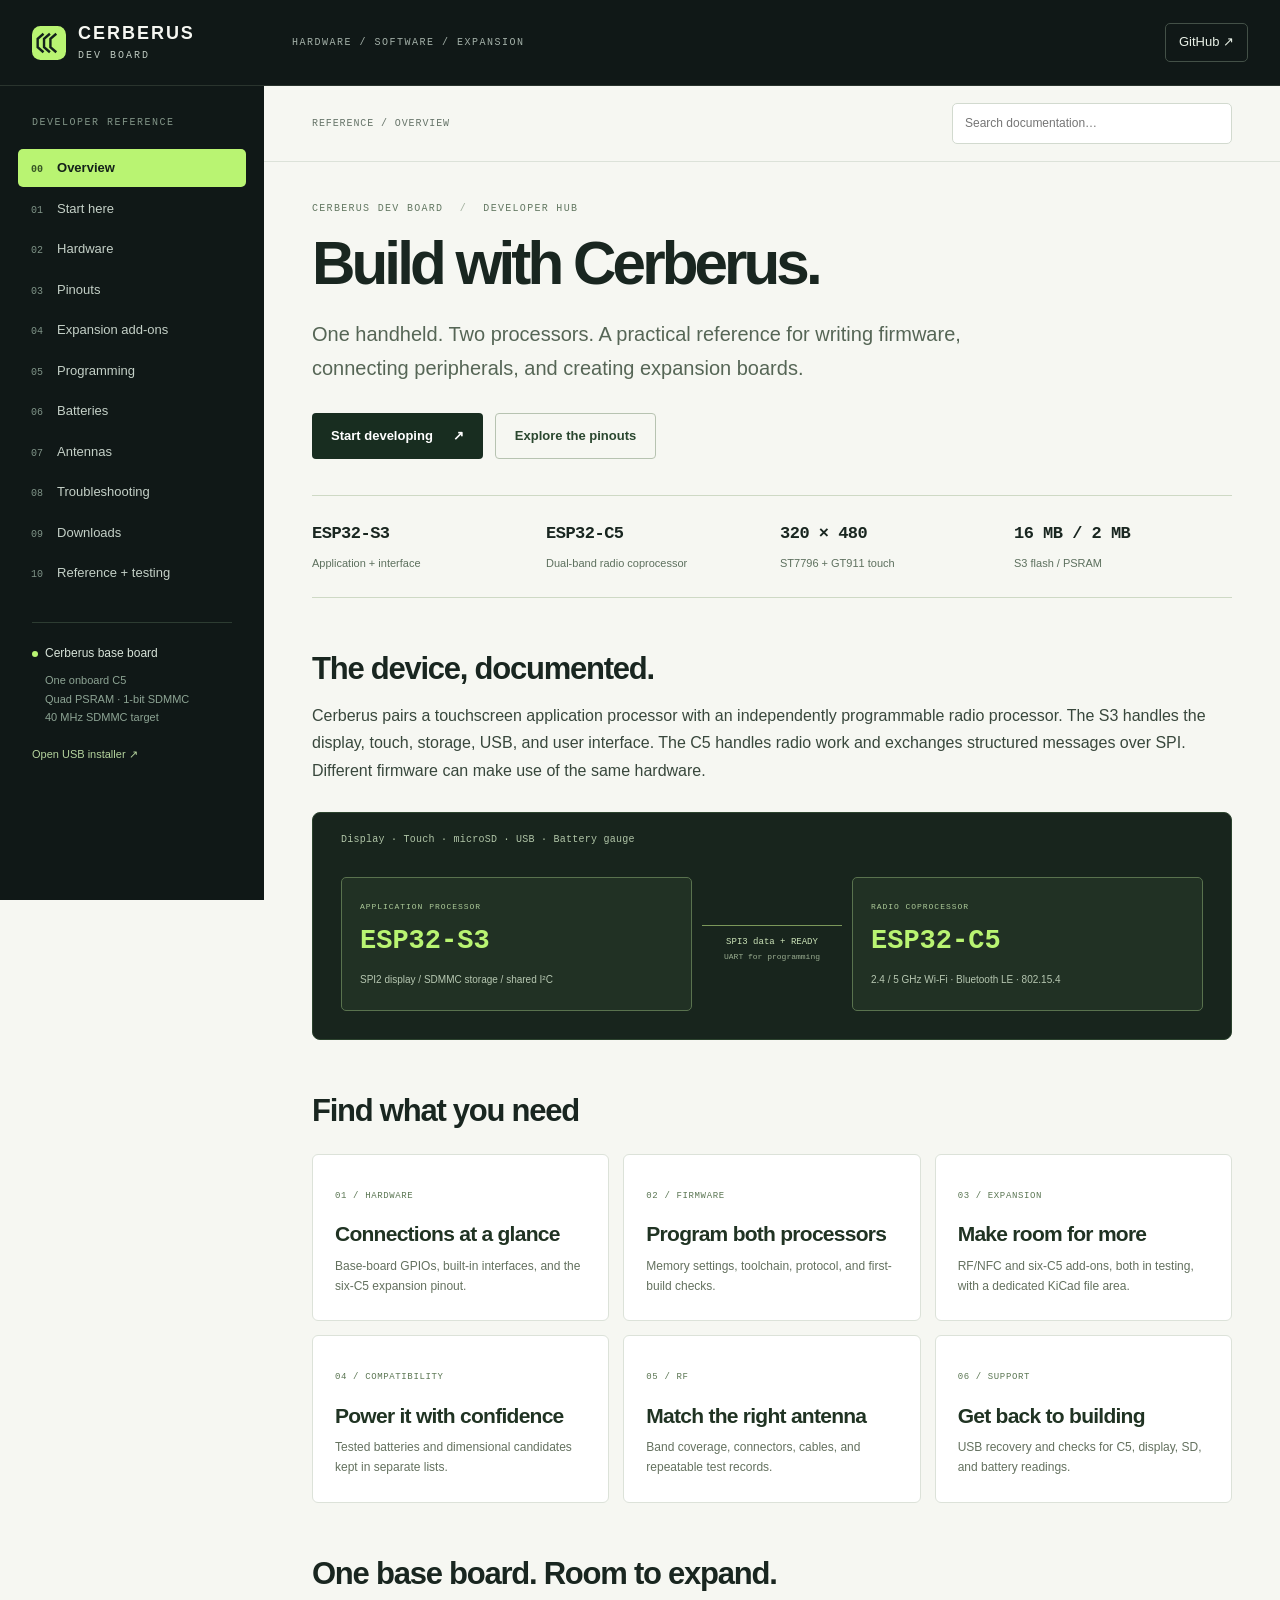
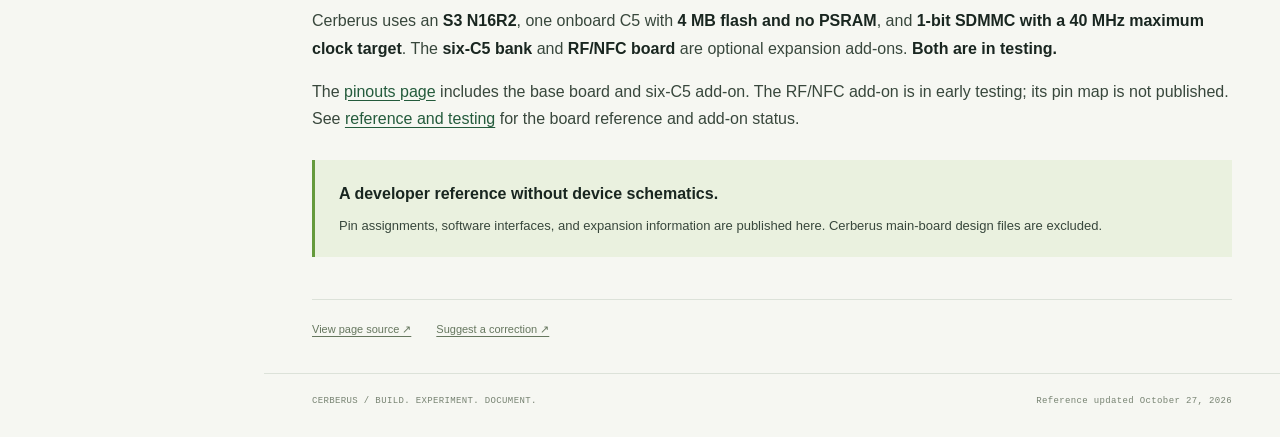
==== docs/index.html @ f28777e9 "Confirm charger bus and withdraw early RF NFC pin mapping" ====
<!doctype html>
<html lang="en"><head><meta charset="utf-8"><meta name="viewport" content="width=device-width, initial-scale=1">
<title>Overview | Cerberus Dev Board</title><meta name="description" content="A developer reference for the Cerberus handheld.">
<meta name="theme-color" content="#101817"><link rel="icon" href="assets/mark.svg" type="image/svg+xml"><link rel="stylesheet" href="assets/style.css"><script src="assets/site.js" defer></script></head>
<body class="home"><a class="skip" href="#main">Skip to content</a>
<header class="topbar"><a class="brand" href="index.html"><img src="assets/mark.svg" alt="" width="34" height="34"><span>CERBERUS<small>DEV BOARD</small></span></a><span class="top-label">HARDWARE / SOFTWARE / EXPANSION</span><a class="github" href="https://github.com/463N7/Cerberus-Dev-Board">GitHub <span aria-hidden="true">↗</span></a><button class="menu-button" type="button" aria-controls="sidebar" aria-expanded="false">Menu</button></header>
<aside id="sidebar" class="sidebar"><p class="nav-heading">DEVELOPER REFERENCE</p><nav aria-label="Documentation"><a href="index.html" aria-current="page"><span>00</span>Overview</a><a href="getting-started.html"><span>01</span>Start here</a><a href="hardware.html"><span>02</span>Hardware</a><a href="pinouts.html"><span>03</span>Pinouts</a><a href="expansion.html"><span>04</span>Expansion add-ons</a><a href="programming.html"><span>05</span>Programming</a><a href="batteries.html"><span>06</span>Batteries</a><a href="antennas.html"><span>07</span>Antennas</a><a href="troubleshooting.html"><span>08</span>Troubleshooting</a><a href="downloads.html"><span>09</span>Downloads</a><a href="revisions.html"><span>10</span>Reference + testing</a></nav><div class="sidebar-note"><span class="status-dot"></span>Cerberus base board<p>One onboard C5<br>Quad PSRAM · 1-bit SDMMC<br>40 MHz SDMMC target</p></div><a class="installer-link" href="https://463n7.github.io/Cerberus-Flasher/">Open USB installer ↗</a></aside>
<div class="workspace"><div class="utility"><span>REFERENCE / OVERVIEW</span><div class="search-wrap"><label class="sr-only" for="site-search">Search all documentation</label><input id="site-search" type="search" autocomplete="off" placeholder="Search documentation…"><div id="search-results" class="search-results" hidden aria-label="Search results" aria-live="polite"></div></div></div>
<main id="main" tabindex="-1"><div class="page-eyebrow">CERBERUS DEV BOARD <span>/</span> DEVELOPER HUB</div><article><h1 id="build-with-cerberus">Build with Cerberus.</h1>
<p>One handheld. Two processors. A practical reference for writing firmware, connecting peripherals, and creating expansion boards.</p>
<div class="hero-actions"><a class="button" href="getting-started.html">Start developing <span aria-hidden="true">↗</span></a><a class="button secondary" href="pinouts.html">Explore the pinouts</a></div>

<div class="stats"><div><strong>ESP32-S3</strong><span>Application + interface</span></div><div><strong>ESP32-C5</strong><span>Dual-band radio coprocessor</span></div><div><strong>320 × 480</strong><span>ST7796 + GT911 touch</span></div><div><strong>16 MB / 2 MB</strong><span>S3 flash / PSRAM</span></div></div>

<h2 id="the-device-documented">The device, documented.</h2>
<p>Cerberus pairs a touchscreen application processor with an independently programmable radio processor. The S3 handles the display, touch, storage, USB, and user interface. The C5 handles radio work and exchanges structured messages over SPI. Different firmware can make use of the same hardware.</p>
<div class="architecture" aria-label="Cerberus system overview"><div class="arch-peripherals">Display · Touch · microSD · USB · Battery gauge</div><div class="arch-main"><span>APPLICATION PROCESSOR</span><strong>ESP32-S3</strong><small>SPI2 display / SDMMC storage / shared I²C</small></div><div class="arch-link">SPI3 data + READY <span>UART for programming</span></div><div class="arch-radio"><span>RADIO COPROCESSOR</span><strong>ESP32-C5</strong><small>2.4 / 5 GHz Wi-Fi · Bluetooth LE · 802.15.4</small></div></div>

<h2 id="find-what-you-need">Find what you need</h2>
<div class="guide-grid"><a href="pinouts.html"><span>01 / HARDWARE</span><h3>Connections at a glance</h3><p>Base-board GPIOs, built-in interfaces, and the six-C5 expansion pinout.</p></a><a href="programming.html"><span>02 / FIRMWARE</span><h3>Program both processors</h3><p>Memory settings, toolchain, protocol, and first-build checks.</p></a><a href="expansion.html"><span>03 / EXPANSION</span><h3>Make room for more</h3><p>RF/NFC and six-C5 add-ons, both in testing, with a dedicated KiCad file area.</p></a><a href="batteries.html"><span>04 / COMPATIBILITY</span><h3>Power it with confidence</h3><p>Tested batteries and dimensional candidates kept in separate lists.</p></a><a href="antennas.html"><span>05 / RF</span><h3>Match the right antenna</h3><p>Band coverage, connectors, cables, and repeatable test records.</p></a><a href="troubleshooting.html"><span>06 / SUPPORT</span><h3>Get back to building</h3><p>USB recovery and checks for C5, display, SD, and battery readings.</p></a></div>

<h2 id="one-base-board-room-to-expand">One base board. Room to expand.</h2>
<p>Cerberus uses an <strong>S3 N16R2</strong>, one onboard C5 with <strong>4 MB flash and no PSRAM</strong>, and <strong>1-bit SDMMC with a 40 MHz maximum clock target</strong>. The <strong>six-C5 bank</strong> and <strong>RF/NFC board</strong> are optional expansion add-ons. <strong>Both are in testing.</strong></p>
<p>The <a href="pinouts.html">pinouts page</a> includes the base board and six-C5 add-on. The RF/NFC add-on is in early testing; its pin map is not published. See <a href="revisions.html">reference and testing</a> for the board reference and add-on status.</p>
<div class="callout"><strong>A developer reference without device schematics.</strong><p>Pin assignments, software interfaces, and expansion information are published here. Cerberus main-board design files are excluded.</p></div></article><div class="page-end"><a href="https://github.com/463N7/Cerberus-Dev-Board/blob/main/content/index.md">View page source ↗</a><a href="https://github.com/463N7/Cerberus-Dev-Board/issues/new/choose">Suggest a correction ↗</a></div></main>
<footer><span>CERBERUS / BUILD. EXPERIMENT. DOCUMENT.</span><span>Reference updated October 27, 2026</span></footer></div></body></html>
---- docs/assets/style.css ----
:root{--ink:#192620;--muted:#58665e;--paper:#f6f7f2;--line:#dce2d9;--lime:#b9f472;--rail:#101817;--mono:ui-monospace,SFMono-Regular,Consolas,monospace;--sans:Inter,"Segoe UI",Arial,sans-serif;color-scheme:light}
*{box-sizing:border-box}body{margin:0;background:var(--paper);color:var(--ink);font-family:var(--sans);font-size:16px;line-height:1.7}a{color:#245b3c;text-underline-offset:3px}a:hover{color:#3e783b}button,input{font:inherit}button,a,input{touch-action:manipulation}button{cursor:pointer}a:focus-visible,button:focus-visible,input:focus-visible{outline:3px solid #6b9d36;outline-offset:3px}.skip{position:fixed;top:-70px;left:12px;z-index:20;background:var(--lime);padding:8px 16px}.skip:focus{top:10px}.sr-only{position:absolute;width:1px;height:1px;padding:0;margin:-1px;overflow:hidden;clip:rect(0,0,0,0);white-space:nowrap;border:0}
.topbar{height:86px;background:var(--rail);color:#edf3eb;display:flex;align-items:center;padding:0 32px;position:fixed;inset:0 0 auto;z-index:10;border-bottom:1px solid #2a342e;gap:30px}.brand{display:flex;align-items:center;gap:12px;text-decoration:none;color:#f6f7f2;font-weight:750;font-size:18px;line-height:1.2;letter-spacing:.11em;width:230px;flex-shrink:0}.brand:hover{color:white}.brand small{display:block;font-family:var(--mono);font-size:10px;font-weight:400;letter-spacing:.2em;color:#bdc8bf;margin-top:5px}.top-label{font-family:var(--mono);font-size:10px;letter-spacing:.15em;color:#a3b0a8}.github{margin-left:auto;color:#e8f0e6;text-decoration:none;font-size:13px;border:1px solid #435047;border-radius:5px;padding:7px 13px}.github:hover{color:var(--lime)}.menu-button{display:none;background:transparent;color:white;border:1px solid #58665d;padding:6px 12px;border-radius:4px}
.sidebar{position:fixed;top:86px;bottom:0;width:264px;background:var(--rail);color:#becbbf;padding:28px 18px;overflow-y:auto;z-index:9}.nav-heading{font-family:var(--mono);font-size:10px;color:#819487;letter-spacing:.15em;margin:0 14px 18px}.sidebar nav{display:flex;flex-direction:column;gap:3px}.sidebar nav a{color:#c4d0c7;text-decoration:none;font-size:13px;padding:9px 13px;border-radius:5px;line-height:1.5}.sidebar nav a span{font-family:var(--mono);font-size:10px;color:#7f9387;margin-right:14px}.sidebar nav a:hover{background:#202d25;color:white}.sidebar nav a[aria-current]{background:#b9f472;color:#142119;font-weight:650}.sidebar nav a[aria-current] span{color:#375625}.sidebar-note{margin:30px 14px 18px;padding-top:20px;border-top:1px solid #2d3c32;font-size:12px;color:#d7e3d9}.sidebar-note p{font-size:11px;color:#8da494;margin:8px 0 0 13px;line-height:1.7}.status-dot{display:inline-block;width:6px;height:6px;background:var(--lime);border-radius:50%;margin-right:7px}.installer-link{display:block;color:#b5d49e;font-size:11px;margin:0 14px;text-decoration:none}
.workspace{margin:86px 0 0 264px;min-height:calc(100vh - 86px)}.utility{height:76px;border-bottom:1px solid var(--line);padding:0 48px;display:flex;align-items:center;justify-content:space-between;gap:20px}.utility>span{font-family:var(--mono);font-size:10px;letter-spacing:.09em;color:#67756a}.search-wrap{position:relative;width:280px;flex-shrink:0}#site-search{border:1px solid #d2dacf;border-radius:5px;background:#fff;padding:9px 12px;font-size:12px;width:100%;color:var(--ink)}.search-results{position:absolute;right:0;top:44px;width:min(440px,calc(100vw - 40px));max-height:460px;overflow:auto;z-index:12;background:white;border:1px solid var(--line);box-shadow:0 12px 40px #1e2c2026;border-radius:8px;padding:8px}.search-results a{display:block;padding:10px 12px;text-decoration:none;border-radius:4px;font-size:13px}.search-results a:hover{background:#edf4e7}.search-results small{display:block;color:var(--muted);font-size:11px;line-height:1.5}.search-results p{padding:5px 12px;font-size:12px}
main{padding:38px 48px 34px;max-width:1320px;margin:0 auto}.page-eyebrow{font-family:var(--mono);font-size:10px;letter-spacing:.13em;color:#647963;margin-bottom:16px}.page-eyebrow span{margin:0 9px;color:#a1b09e}h1,h2,h3{line-height:1.15;letter-spacing:-.035em}h1{font-size:clamp(34px,3.3vw,51px);font-weight:690;margin:0 0 22px}h2{font-size:25px;margin:46px 0 16px;padding-top:7px;scroll-margin-top:108px}h3{font-size:21px;margin:12px 0}p{margin:16px 0;color:#38473c}article>p:first-of-type{font-size:18px;max-width:850px;color:#566656;line-height:1.7}li{margin:9px 0}strong{font-weight:650;color:var(--ink)}.home h1{font-size:clamp(46px,4.7vw,76px);max-width:820px;font-weight:680;letter-spacing:-.065em;line-height:1.03;margin-top:10px}.home article>p:first-of-type{max-width:720px;font-size:20px}.hero-actions{display:flex;gap:12px;margin:28px 0 36px}.button{display:inline-flex;align-items:center;gap:20px;background:#182d20;color:#fff;padding:11px 19px;text-decoration:none;border-radius:4px;font-size:13px;font-weight:600}.button:hover{background:#28452d;color:white}.button.secondary{background:transparent;border:1px solid #b7c3b1;color:#2a472f}.button.secondary:hover{background:#e7eedf}.stats{display:grid;grid-template-columns:repeat(4,1fr);border-top:1px solid #ced9c5;border-bottom:1px solid #ced9c5;padding:24px 0;gap:16px;margin-bottom:32px}.stats strong{font-family:var(--mono);font-size:17px;display:block;font-weight:550;letter-spacing:-.03em}.stats span{display:block;font-size:11px;color:#5d705e;margin-top:5px}.home h2{font-size:31px;letter-spacing:-.04em}.architecture{display:grid;grid-template-columns:1fr 140px 1fr;position:relative;background:#18251d;padding:64px 28px 28px;color:#d6e7d3;border:1px solid #2c432e;border-radius:8px;margin:28px 0 36px;gap:10px}.arch-peripherals{position:absolute;left:28px;top:18px;font-family:var(--mono);font-size:10px;letter-spacing:.025em;color:#b0c5a7}.arch-main,.arch-radio{border:1px solid #59724e;border-radius:5px;padding:22px 18px;background:#213124}.arch-main>span,.arch-radio>span{display:block;font-family:var(--mono);font-size:8px;letter-spacing:.12em;color:#adca99}.architecture strong{display:block;font-family:var(--mono);font-size:27px;color:var(--lime);margin:6px 0}.architecture small{display:block;font-size:10px;color:#b6c7b1}.arch-link{font-family:var(--mono);font-size:9px;align-self:center;text-align:center;color:#cae2b7;border-top:1px solid #7b975a;padding-top:9px}.arch-link span{display:block;font-size:8px;color:#99ac90}.guide-grid{display:grid;grid-template-columns:repeat(3,1fr);gap:14px;margin:25px 0}.guide-grid>a{display:block;padding:24px 22px;background:#fff;border:1px solid var(--line);border-radius:6px;text-decoration:none;transition:border-color .15s,transform .15s}.guide-grid>a:hover{border-color:#79975f;transform:translateY(-2px)}.guide-grid span{font-family:var(--mono);font-size:9px;letter-spacing:.07em;color:#5b7653}.guide-grid h3{font-size:21px;color:#203323;line-height:1.22;margin:15px 0 10px}.guide-grid p{font-size:12px;line-height:1.65;margin:0;color:#64715f}.callout,blockquote{padding:20px 24px;border-left:3px solid #659a3c;background:#eaf1df;margin:28px 0}.callout p{font-size:13px;margin:8px 0 0}blockquote{margin-left:0;margin-right:0}.table-scroll{overflow-x:auto;margin:22px 0 28px;border:1px solid var(--line);border-radius:5px;background:#fff}table{border-collapse:collapse;font-size:13px;line-height:1.6;width:100%;min-width:540px}th{text-align:left;background:#eaf0e4;color:#4e6545;font-family:var(--mono);font-size:10px;font-weight:500;letter-spacing:.04em;padding:13px 16px;border-bottom:1px solid #d2ddc9}td{vertical-align:top;padding:12px 16px;border-bottom:1px solid #e6ebe1;min-width:100px}tbody tr:last-child td{border-bottom:0}tbody tr:hover{background:#f8faf5}code{font-family:var(--mono);font-size:.85em;background:#e7edde;padding:2px 5px;border-radius:3px;overflow-wrap:anywhere}pre{position:relative;background:#15211b;color:#d2e9c4;padding:28px 20px 20px;border-radius:6px;overflow-x:auto;line-height:1.8;font-size:13px}pre code{padding:0;background:none;color:inherit;font-size:inherit;overflow-wrap:normal}pre button{position:absolute;right:8px;top:7px;border:1px solid #586e51;color:#cee9b7;background:#263424;border-radius:3px;font:10px var(--mono);padding:3px 7px}.table-filter{background:#eaf0e3;border:1px solid #d0dbc7;border-radius:5px;padding:16px 20px;margin:25px 0}.table-filter label{display:block;font:10px var(--mono);text-transform:uppercase;letter-spacing:.05em;color:#52694b;margin-bottom:8px}.table-filter input{width:100%;background:white;border:1px solid #bacab1;padding:10px 12px;border-radius:3px;font-size:14px}.table-filter p{font-size:11px;margin:4px 0 0}.page-end{border-top:1px solid var(--line);margin-top:42px;padding-top:20px;display:flex;gap:25px;font-size:11px}.page-end a{color:#66775f}footer{max-width:1320px;margin:0 auto;padding:20px 48px 28px;display:flex;justify-content:space-between;gap:12px;font-family:var(--mono);font-size:9px;color:#778372;letter-spacing:.04em;border-top:1px solid var(--line)}[hidden]{display:none!important}
@media(min-width:1500px){main{padding-top:52px}.home .page-eyebrow{margin-bottom:24px}.home .stats{margin-top:44px;margin-bottom:40px}}
@media(max-width:1150px){.top-label{display:none}.guide-grid{grid-template-columns:repeat(2,1fr)}main{padding:32px}.utility{padding:0 32px}.architecture{grid-template-columns:1fr 90px 1fr;padding-left:20px;padding-right:20px}.architecture strong{font-size:23px}.arch-main,.arch-radio{padding:18px 12px}.stats{grid-template-columns:repeat(2,1fr);row-gap:20px}.stats strong{font-size:18px}}
@media(max-width:800px){.topbar{height:72px;padding:0 20px;gap:12px}.brand{width:auto;margin-right:auto;font-size:15px;gap:9px}.brand img{width:30px;height:30px}.brand small{font-size:8px}.github{margin-left:0;font-size:11px;padding:5px 9px}.menu-button{display:block;font-size:12px}.sidebar{top:72px;width:264px;transform:translateX(-100%);transition:transform .15s;box-shadow:12px 0 30px #0003}.sidebar.open{transform:translateX(0)}.workspace{margin:72px 0 0}.utility{height:65px;padding:0 20px;gap:12px}.utility>span{font-size:8px}.search-wrap{width:210px}main{padding:28px 22px}.home h1{font-size:51px}.home article>p:first-of-type{font-size:18px}.hero-actions{gap:10px}.button{padding:10px 14px;font-size:12px;gap:10px}h2{font-size:24px}.home h2{font-size:27px}.page-eyebrow{font-size:8px}.guide-grid{gap:11px}.guide-grid>a{padding:21px 17px}.guide-grid h3{font-size:20px}.architecture{grid-template-columns:1fr;padding:52px 22px 22px}.arch-link{padding:8px 0;border-top:0}.arch-main,.arch-radio{padding:20px}.arch-peripherals{font-size:9px;left:22px}footer{padding:20px 22px;flex-direction:column;gap:5px}article>p:first-of-type{font-size:16px}.page-end{gap:15px;flex-wrap:wrap}}
@media(max-width:800px){.sidebar{visibility:hidden}.sidebar.open{visibility:visible}}
@media(max-width:430px){.utility>span{display:none}.search-wrap{width:100%}.guide-grid{grid-template-columns:1fr}.hero-actions{flex-wrap:wrap}.stats strong{font-size:15px}.stats span{font-size:10px}.home h1{font-size:45px}.github{font-size:10px}.topbar{padding:0 14px}.brand{font-size:13px}}
@media(prefers-reduced-motion:reduce){*{transition:none!important;scroll-behavior:auto!important}}@media print{.topbar,.sidebar,.utility,.page-end,footer,.hero-actions,.table-filter{display:none}.workspace{margin:0}main{padding:0;max-width:none}body{background:white;font-size:11pt}.table-scroll{overflow:visible}table{min-width:0;font-size:9pt}h1{font-size:28pt}h2{break-after:avoid}tr{break-inside:avoid}a{color:inherit}pre{white-space:pre-wrap}}
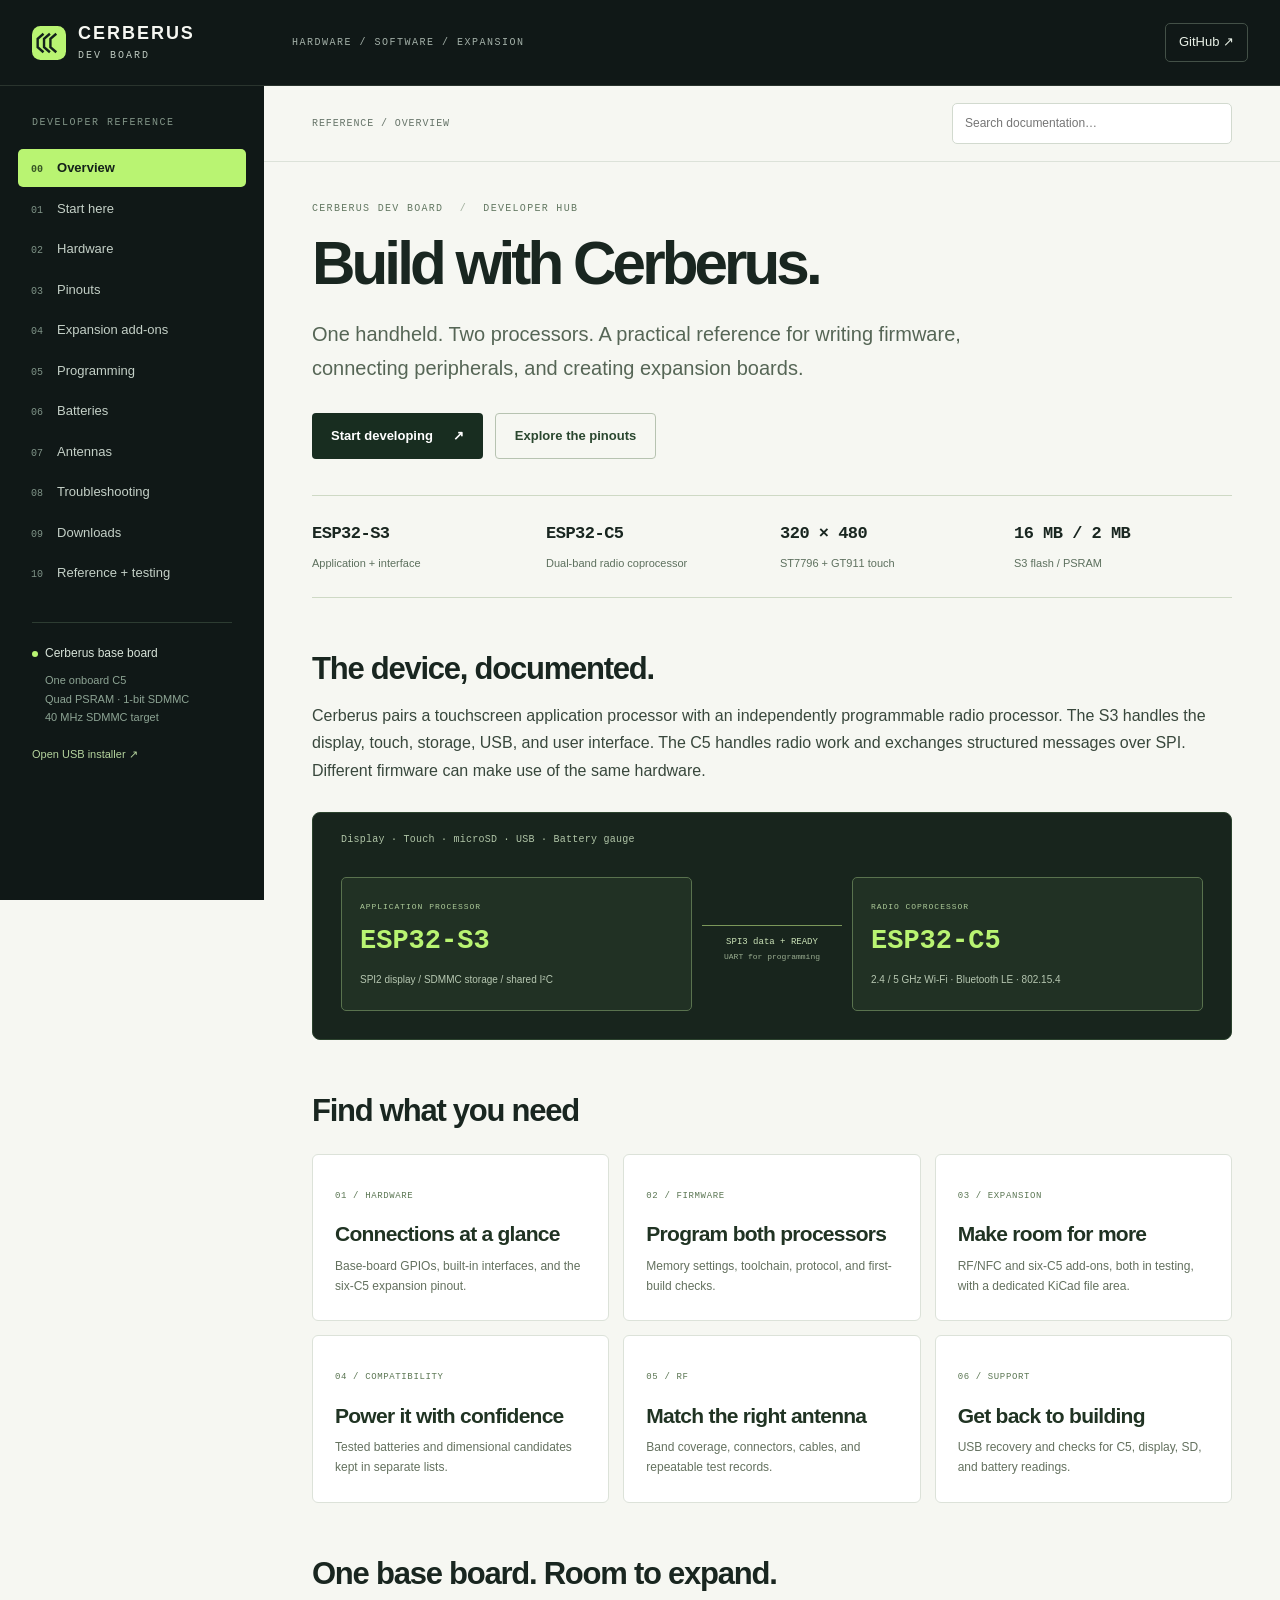
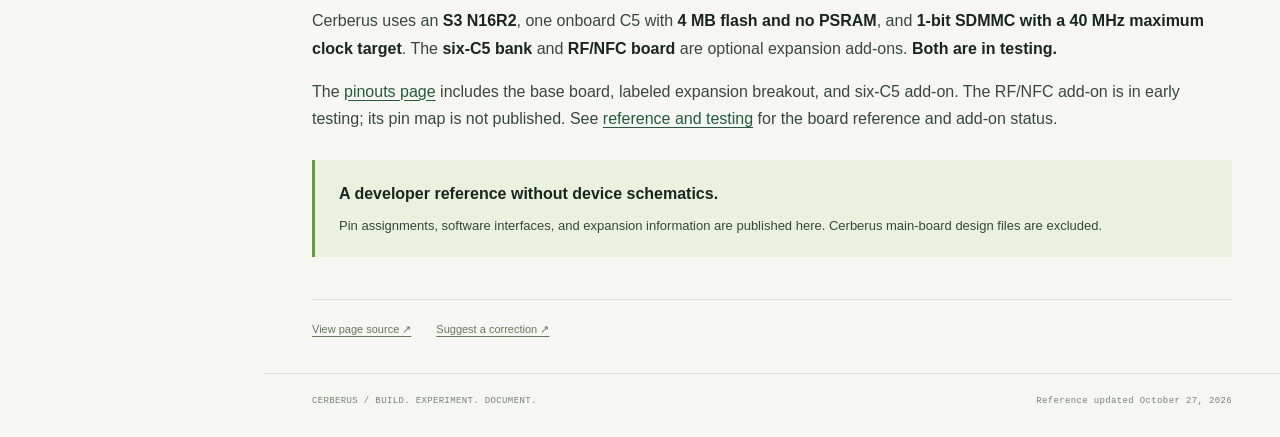
==== commit a0acb574: "Document labeled expansion breakout contacts and processor groups" ====
--- a/docs/index.html
+++ b/docs/index.html
@@ -21,6 +21,6 @@
 
 <h2 id="one-base-board-room-to-expand">One base board. Room to expand.</h2>
 <p>Cerberus uses an <strong>S3 N16R2</strong>, one onboard C5 with <strong>4 MB flash and no PSRAM</strong>, and <strong>1-bit SDMMC with a 40 MHz maximum clock target</strong>. The <strong>six-C5 bank</strong> and <strong>RF/NFC board</strong> are optional expansion add-ons. <strong>Both are in testing.</strong></p>
-<p>The <a href="pinouts.html">pinouts page</a> includes the base board and six-C5 add-on. The RF/NFC add-on is in early testing; its pin map is not published. See <a href="revisions.html">reference and testing</a> for the board reference and add-on status.</p>
+<p>The <a href="pinouts.html">pinouts page</a> includes the base board, labeled expansion breakout, and six-C5 add-on. The RF/NFC add-on is in early testing; its pin map is not published. See <a href="revisions.html">reference and testing</a> for the board reference and add-on status.</p>
 <div class="callout"><strong>A developer reference without device schematics.</strong><p>Pin assignments, software interfaces, and expansion information are published here. Cerberus main-board design files are excluded.</p></div></article><div class="page-end"><a href="https://github.com/463N7/Cerberus-Dev-Board/blob/main/content/index.md">View page source ↗</a><a href="https://github.com/463N7/Cerberus-Dev-Board/issues/new/choose">Suggest a correction ↗</a></div></main>
 <footer><span>CERBERUS / BUILD. EXPERIMENT. DOCUMENT.</span><span>Reference updated October 27, 2026</span></footer></div></body></html>
--- a/docs/assets/style.css
+++ b/docs/assets/style.css
@@ -10,3 +10,4 @@
 @media(max-width:800px){.sidebar{visibility:hidden}.sidebar.open{visibility:visible}}
 @media(max-width:430px){.utility>span{display:none}.search-wrap{width:100%}.guide-grid{grid-template-columns:1fr}.hero-actions{flex-wrap:wrap}.stats strong{font-size:15px}.stats span{font-size:10px}.home h1{font-size:45px}.github{font-size:10px}.topbar{padding:0 14px}.brand{font-size:13px}}
 @media(prefers-reduced-motion:reduce){*{transition:none!important;scroll-behavior:auto!important}}@media print{.topbar,.sidebar,.utility,.page-end,footer,.hero-actions,.table-filter{display:none}.workspace{margin:0}main{padding:0;max-width:none}body{background:white;font-size:11pt}.table-scroll{overflow:visible}table{min-width:0;font-size:9pt}h1{font-size:28pt}h2{break-after:avoid}tr{break-inside:avoid}a{color:inherit}pre{white-space:pre-wrap}}
+.connector-photo{margin:24px 0;padding:14px 18px;border:1px solid var(--line);border-radius:5px;background:#fff}.connector-photo summary{cursor:pointer;font-size:13px;font-weight:600;color:#245b3c}.connector-photo figure{margin:16px 0 0}.connector-photo img{display:block;width:440px;max-width:100%;height:auto;border-radius:4px}.connector-photo figcaption{font-size:11px;color:var(--muted);margin-top:8px}
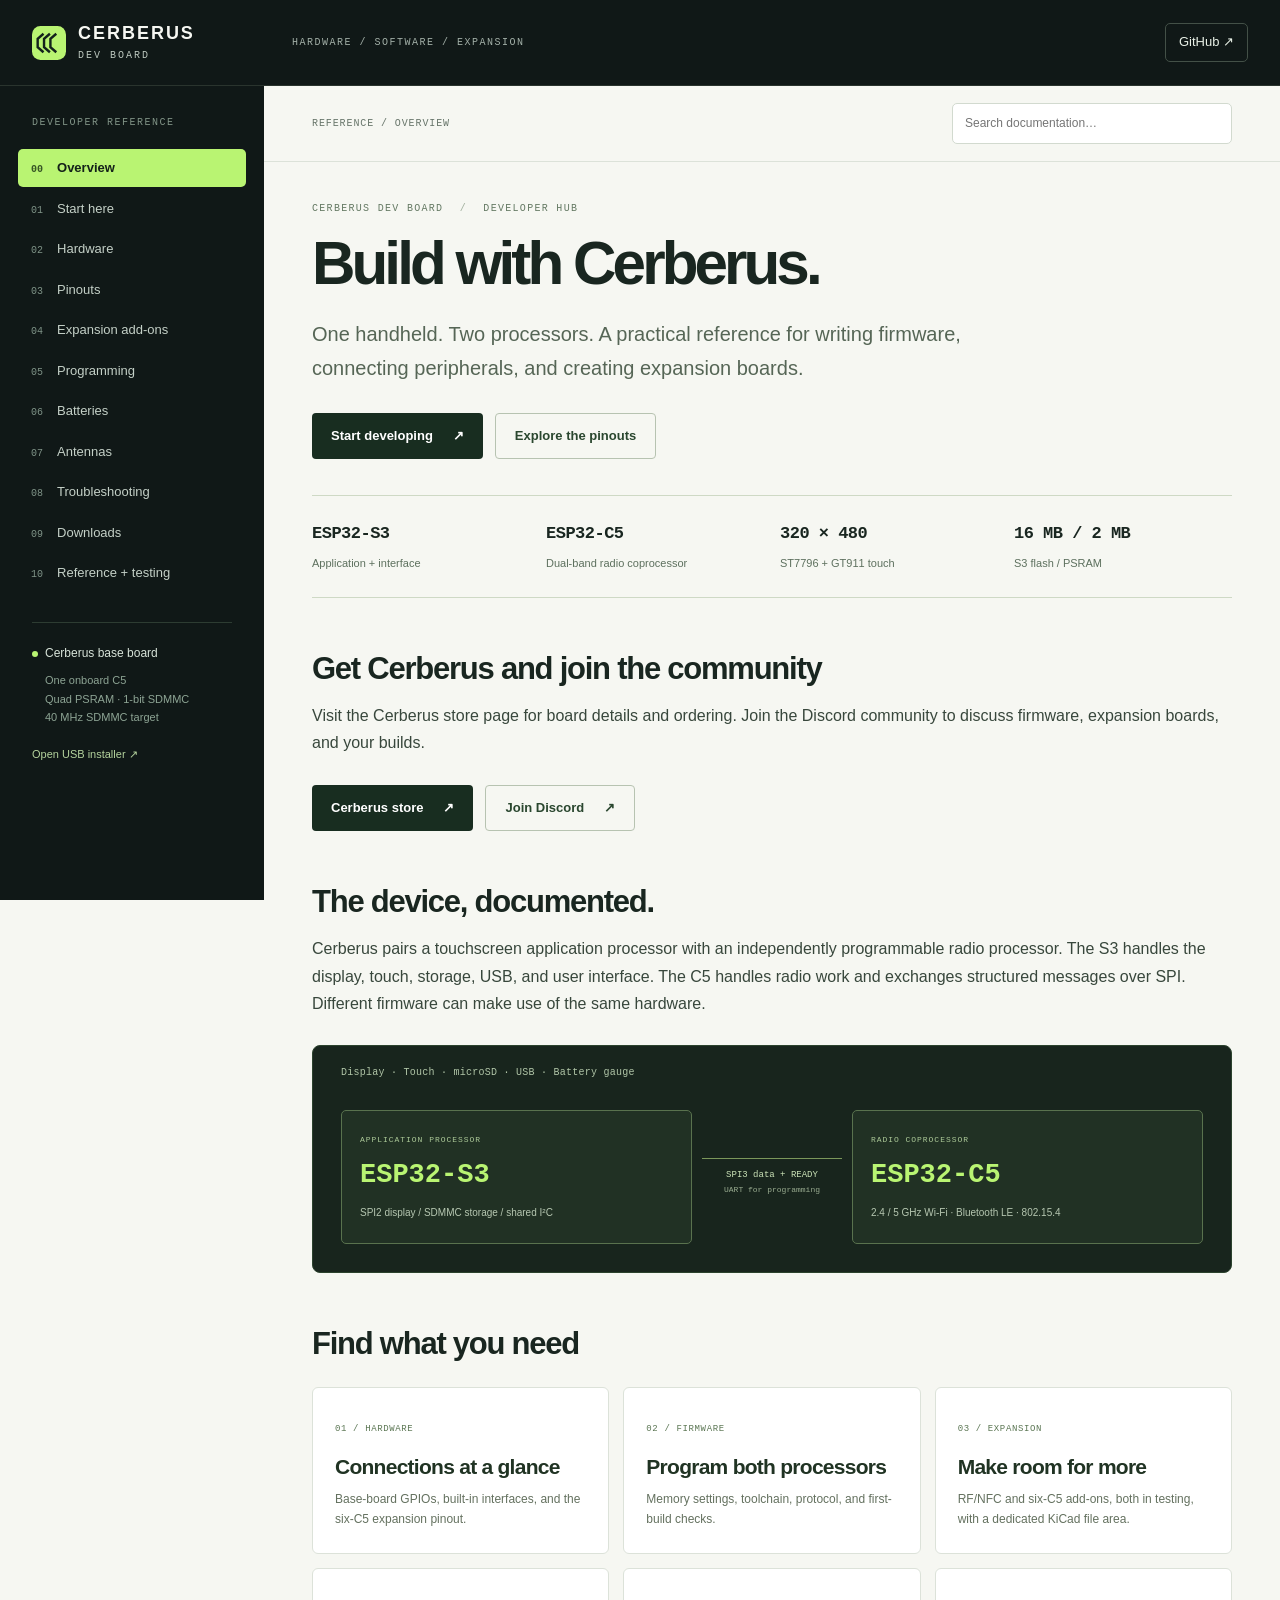
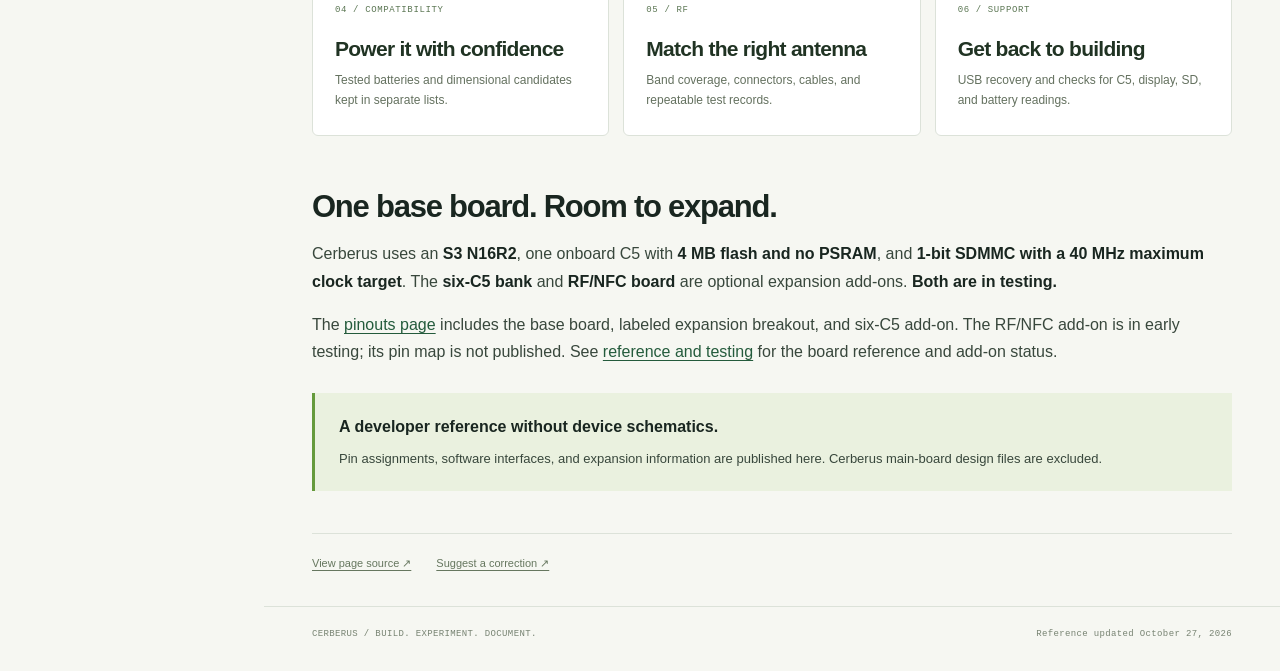
==== commit bb983118: "Add Cerberus store and Discord links to overview" ====
--- a/docs/index.html
+++ b/docs/index.html
@@ -12,6 +12,10 @@
 
 <div class="stats"><div><strong>ESP32-S3</strong><span>Application + interface</span></div><div><strong>ESP32-C5</strong><span>Dual-band radio coprocessor</span></div><div><strong>320 × 480</strong><span>ST7796 + GT911 touch</span></div><div><strong>16 MB / 2 MB</strong><span>S3 flash / PSRAM</span></div></div>
 
+<h2 id="get-cerberus-and-join-the-community">Get Cerberus and join the community</h2>
+<p>Visit the Cerberus store page for board details and ordering. Join the Discord community to discuss firmware, expansion boards, and your builds.</p>
+<div class="hero-actions"><a class="button" href="https://463n7.io/products/cerberus-development-board">Cerberus store <span aria-hidden="true">↗</span></a><a class="button secondary" href="https://discord.gg/CGmQdeVnJv">Join Discord <span aria-hidden="true">↗</span></a></div>
+
 <h2 id="the-device-documented">The device, documented.</h2>
 <p>Cerberus pairs a touchscreen application processor with an independently programmable radio processor. The S3 handles the display, touch, storage, USB, and user interface. The C5 handles radio work and exchanges structured messages over SPI. Different firmware can make use of the same hardware.</p>
 <div class="architecture" aria-label="Cerberus system overview"><div class="arch-peripherals">Display · Touch · microSD · USB · Battery gauge</div><div class="arch-main"><span>APPLICATION PROCESSOR</span><strong>ESP32-S3</strong><small>SPI2 display / SDMMC storage / shared I²C</small></div><div class="arch-link">SPI3 data + READY <span>UART for programming</span></div><div class="arch-radio"><span>RADIO COPROCESSOR</span><strong>ESP32-C5</strong><small>2.4 / 5 GHz Wi-Fi · Bluetooth LE · 802.15.4</small></div></div>
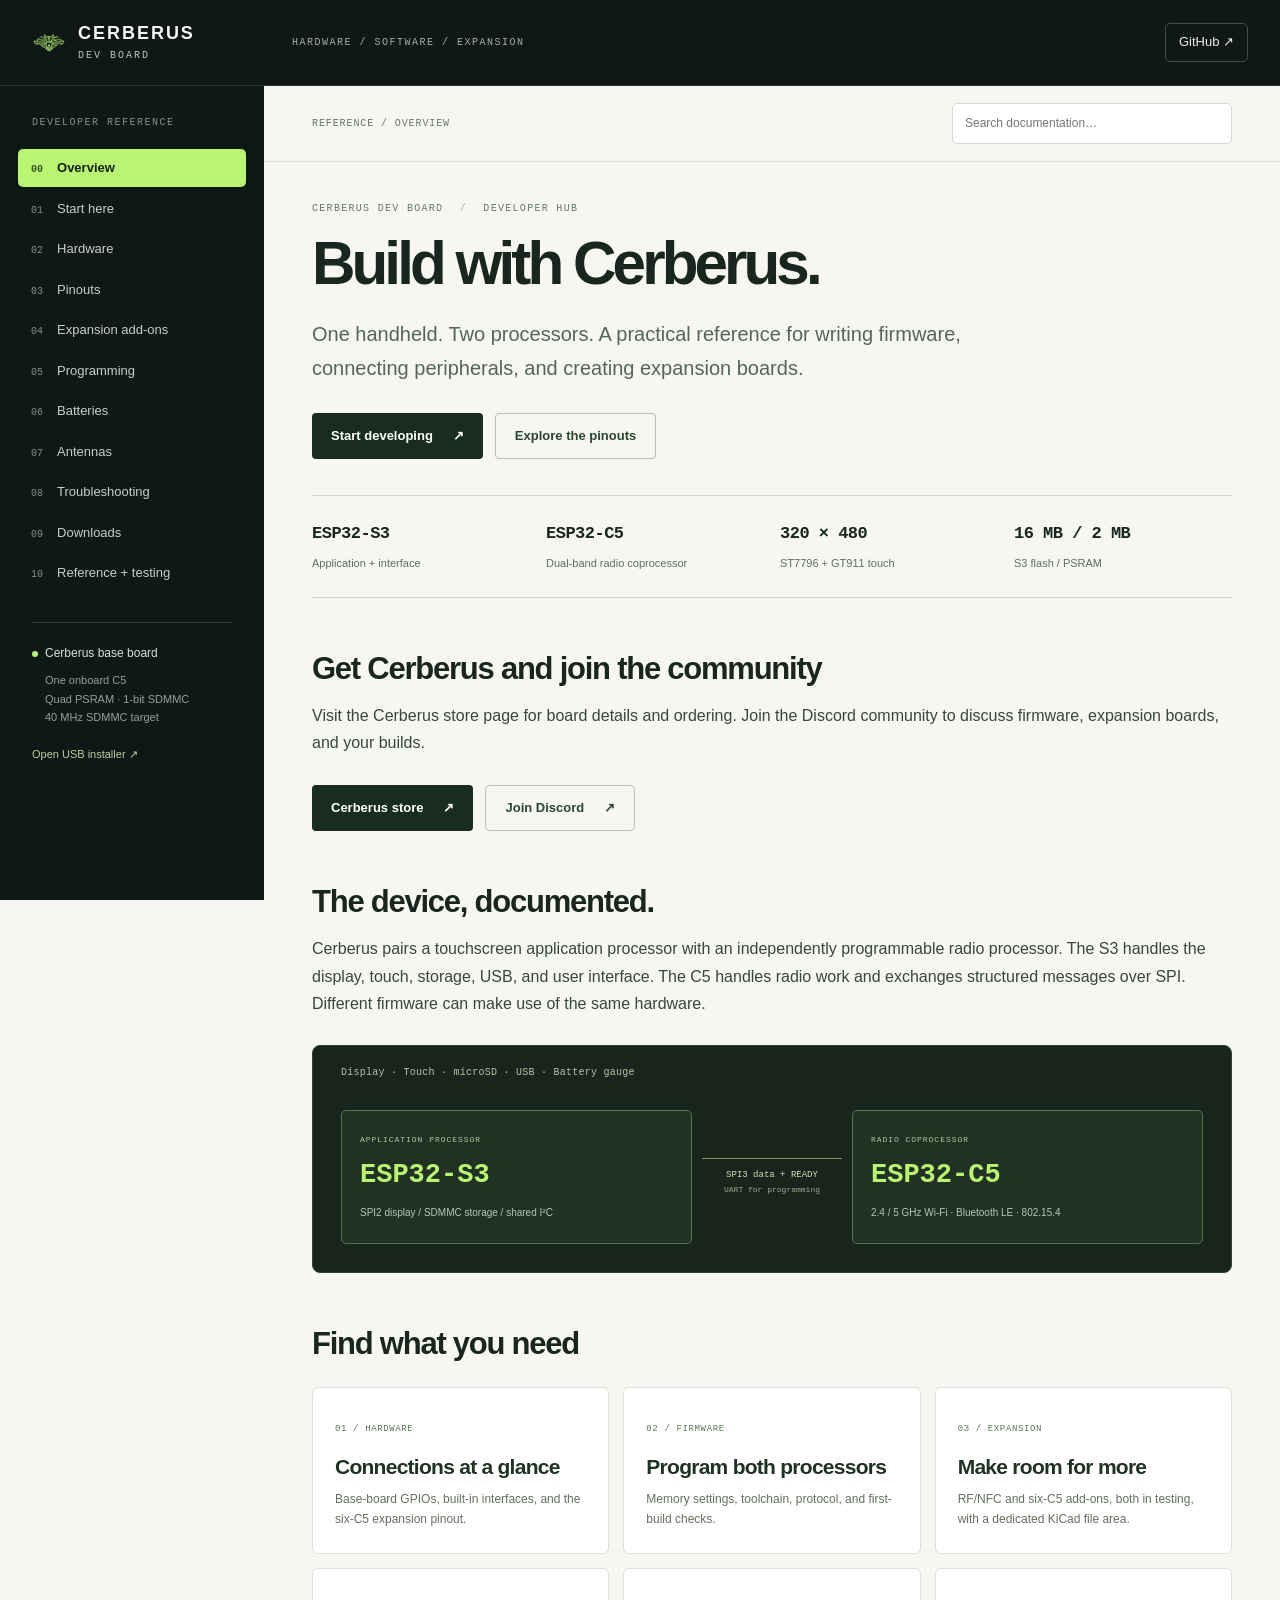
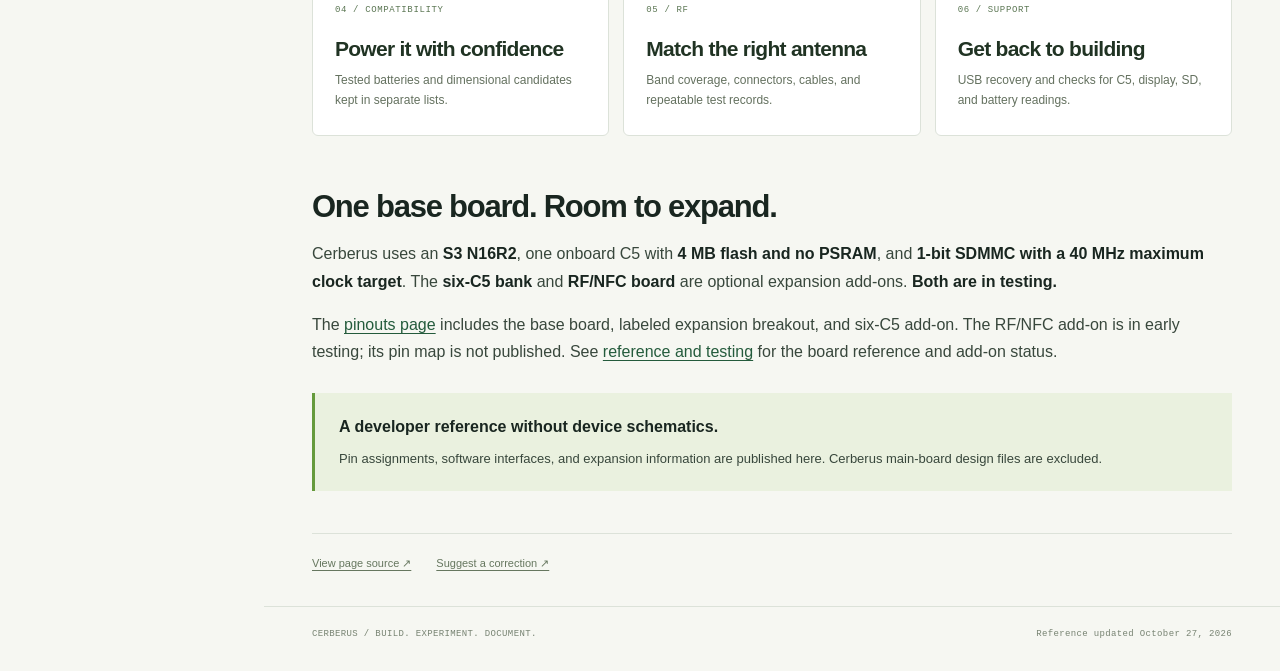
==== commit b4f2d4cc: "Match header and favicon to the green Cerberus logo" ====
--- a/docs/index.html
+++ b/docs/index.html
@@ -1,9 +1,9 @@
 <!doctype html>
 <html lang="en"><head><meta charset="utf-8"><meta name="viewport" content="width=device-width, initial-scale=1">
 <title>Overview | Cerberus Dev Board</title><meta name="description" content="A developer reference for the Cerberus handheld.">
-<meta name="theme-color" content="#101817"><link rel="icon" href="assets/mark.svg" type="image/svg+xml"><link rel="stylesheet" href="assets/style.css"><script src="assets/site.js" defer></script></head>
+<meta name="theme-color" content="#101817"><link rel="icon" href="assets/cerberus-logo.svg?v=green" type="image/svg+xml"><link rel="stylesheet" href="assets/style.css"><script src="assets/site.js" defer></script></head>
 <body class="home"><a class="skip" href="#main">Skip to content</a>
-<header class="topbar"><a class="brand" href="index.html"><img src="assets/mark.svg" alt="" width="34" height="34"><span>CERBERUS<small>DEV BOARD</small></span></a><span class="top-label">HARDWARE / SOFTWARE / EXPANSION</span><a class="github" href="https://github.com/463N7/Cerberus-Dev-Board">GitHub <span aria-hidden="true">↗</span></a><button class="menu-button" type="button" aria-controls="sidebar" aria-expanded="false">Menu</button></header>
+<header class="topbar"><a class="brand" href="index.html"><img src="assets/cerberus-logo.svg?v=green" alt="" width="34" height="34"><span>CERBERUS<small>DEV BOARD</small></span></a><span class="top-label">HARDWARE / SOFTWARE / EXPANSION</span><a class="github" href="https://github.com/463N7/Cerberus-Dev-Board">GitHub <span aria-hidden="true">↗</span></a><button class="menu-button" type="button" aria-controls="sidebar" aria-expanded="false">Menu</button></header>
 <aside id="sidebar" class="sidebar"><p class="nav-heading">DEVELOPER REFERENCE</p><nav aria-label="Documentation"><a href="index.html" aria-current="page"><span>00</span>Overview</a><a href="getting-started.html"><span>01</span>Start here</a><a href="hardware.html"><span>02</span>Hardware</a><a href="pinouts.html"><span>03</span>Pinouts</a><a href="expansion.html"><span>04</span>Expansion add-ons</a><a href="programming.html"><span>05</span>Programming</a><a href="batteries.html"><span>06</span>Batteries</a><a href="antennas.html"><span>07</span>Antennas</a><a href="troubleshooting.html"><span>08</span>Troubleshooting</a><a href="downloads.html"><span>09</span>Downloads</a><a href="revisions.html"><span>10</span>Reference + testing</a></nav><div class="sidebar-note"><span class="status-dot"></span>Cerberus base board<p>One onboard C5<br>Quad PSRAM · 1-bit SDMMC<br>40 MHz SDMMC target</p></div><a class="installer-link" href="https://463n7.github.io/Cerberus-Flasher/">Open USB installer ↗</a></aside>
 <div class="workspace"><div class="utility"><span>REFERENCE / OVERVIEW</span><div class="search-wrap"><label class="sr-only" for="site-search">Search all documentation</label><input id="site-search" type="search" autocomplete="off" placeholder="Search documentation…"><div id="search-results" class="search-results" hidden aria-label="Search results" aria-live="polite"></div></div></div>
 <main id="main" tabindex="-1"><div class="page-eyebrow">CERBERUS DEV BOARD <span>/</span> DEVELOPER HUB</div><article><h1 id="build-with-cerberus">Build with Cerberus.</h1>
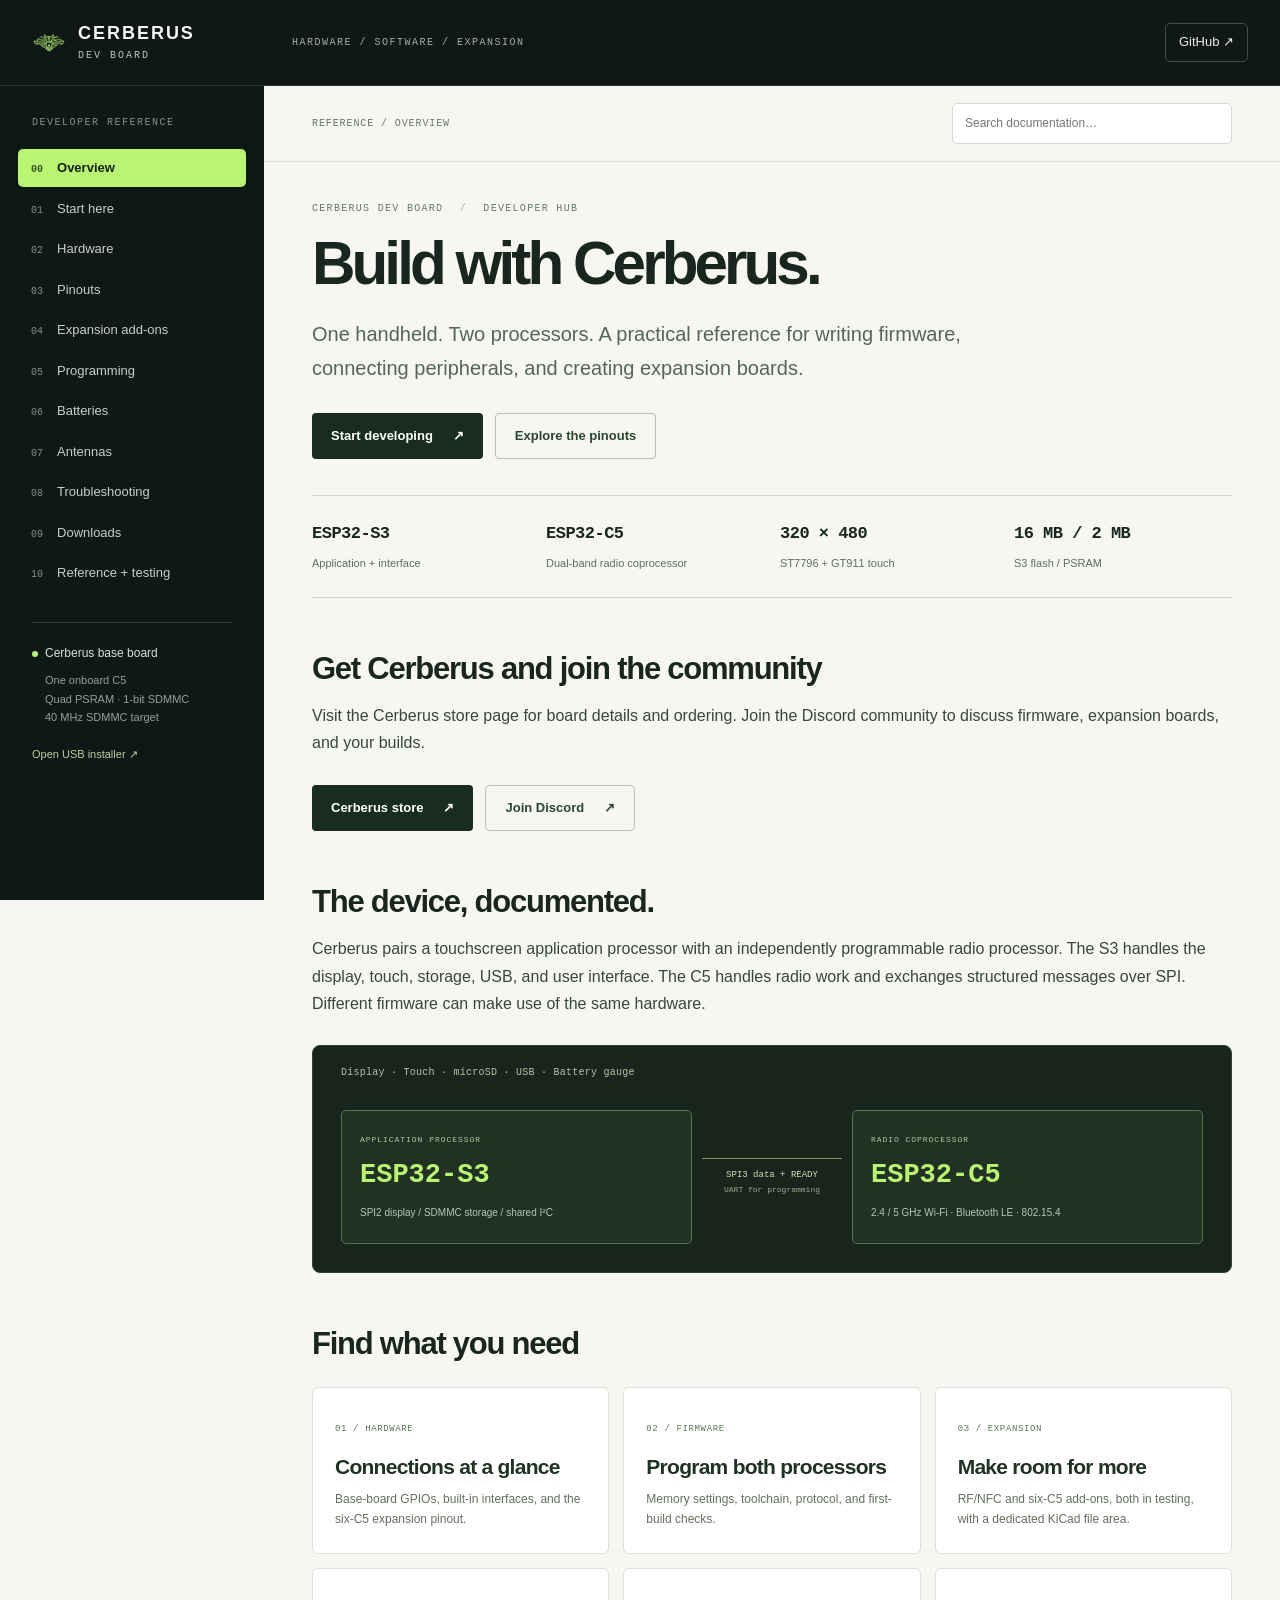
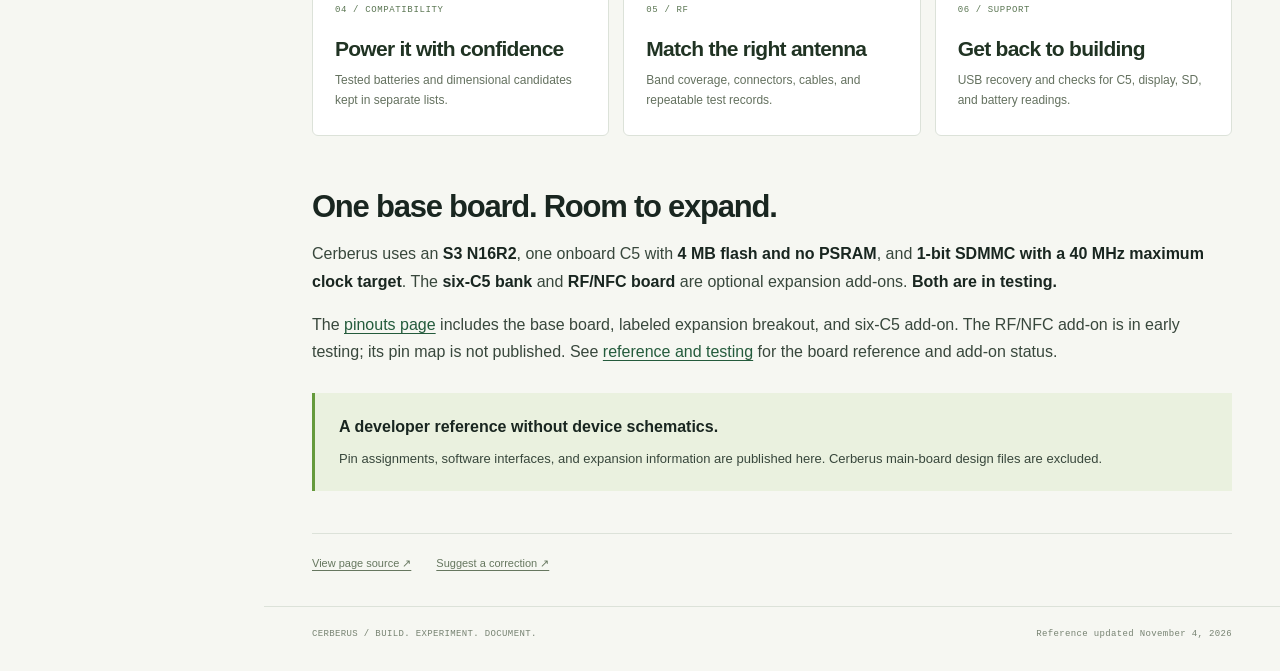
==== commit de56a805: "Link battery listings and add tested 3000 mAh pack" ====
--- a/docs/index.html
+++ b/docs/index.html
@@ -27,4 +27,4 @@
 <p>Cerberus uses an <strong>S3 N16R2</strong>, one onboard C5 with <strong>4 MB flash and no PSRAM</strong>, and <strong>1-bit SDMMC with a 40 MHz maximum clock target</strong>. The <strong>six-C5 bank</strong> and <strong>RF/NFC board</strong> are optional expansion add-ons. <strong>Both are in testing.</strong></p>
 <p>The <a href="pinouts.html">pinouts page</a> includes the base board, labeled expansion breakout, and six-C5 add-on. The RF/NFC add-on is in early testing; its pin map is not published. See <a href="revisions.html">reference and testing</a> for the board reference and add-on status.</p>
 <div class="callout"><strong>A developer reference without device schematics.</strong><p>Pin assignments, software interfaces, and expansion information are published here. Cerberus main-board design files are excluded.</p></div></article><div class="page-end"><a href="https://github.com/463N7/Cerberus-Dev-Board/blob/main/content/index.md">View page source ↗</a><a href="https://github.com/463N7/Cerberus-Dev-Board/issues/new/choose">Suggest a correction ↗</a></div></main>
-<footer><span>CERBERUS / BUILD. EXPERIMENT. DOCUMENT.</span><span>Reference updated October 27, 2026</span></footer></div></body></html>+<footer><span>CERBERUS / BUILD. EXPERIMENT. DOCUMENT.</span><span>Reference updated November 4, 2026</span></footer></div></body></html>
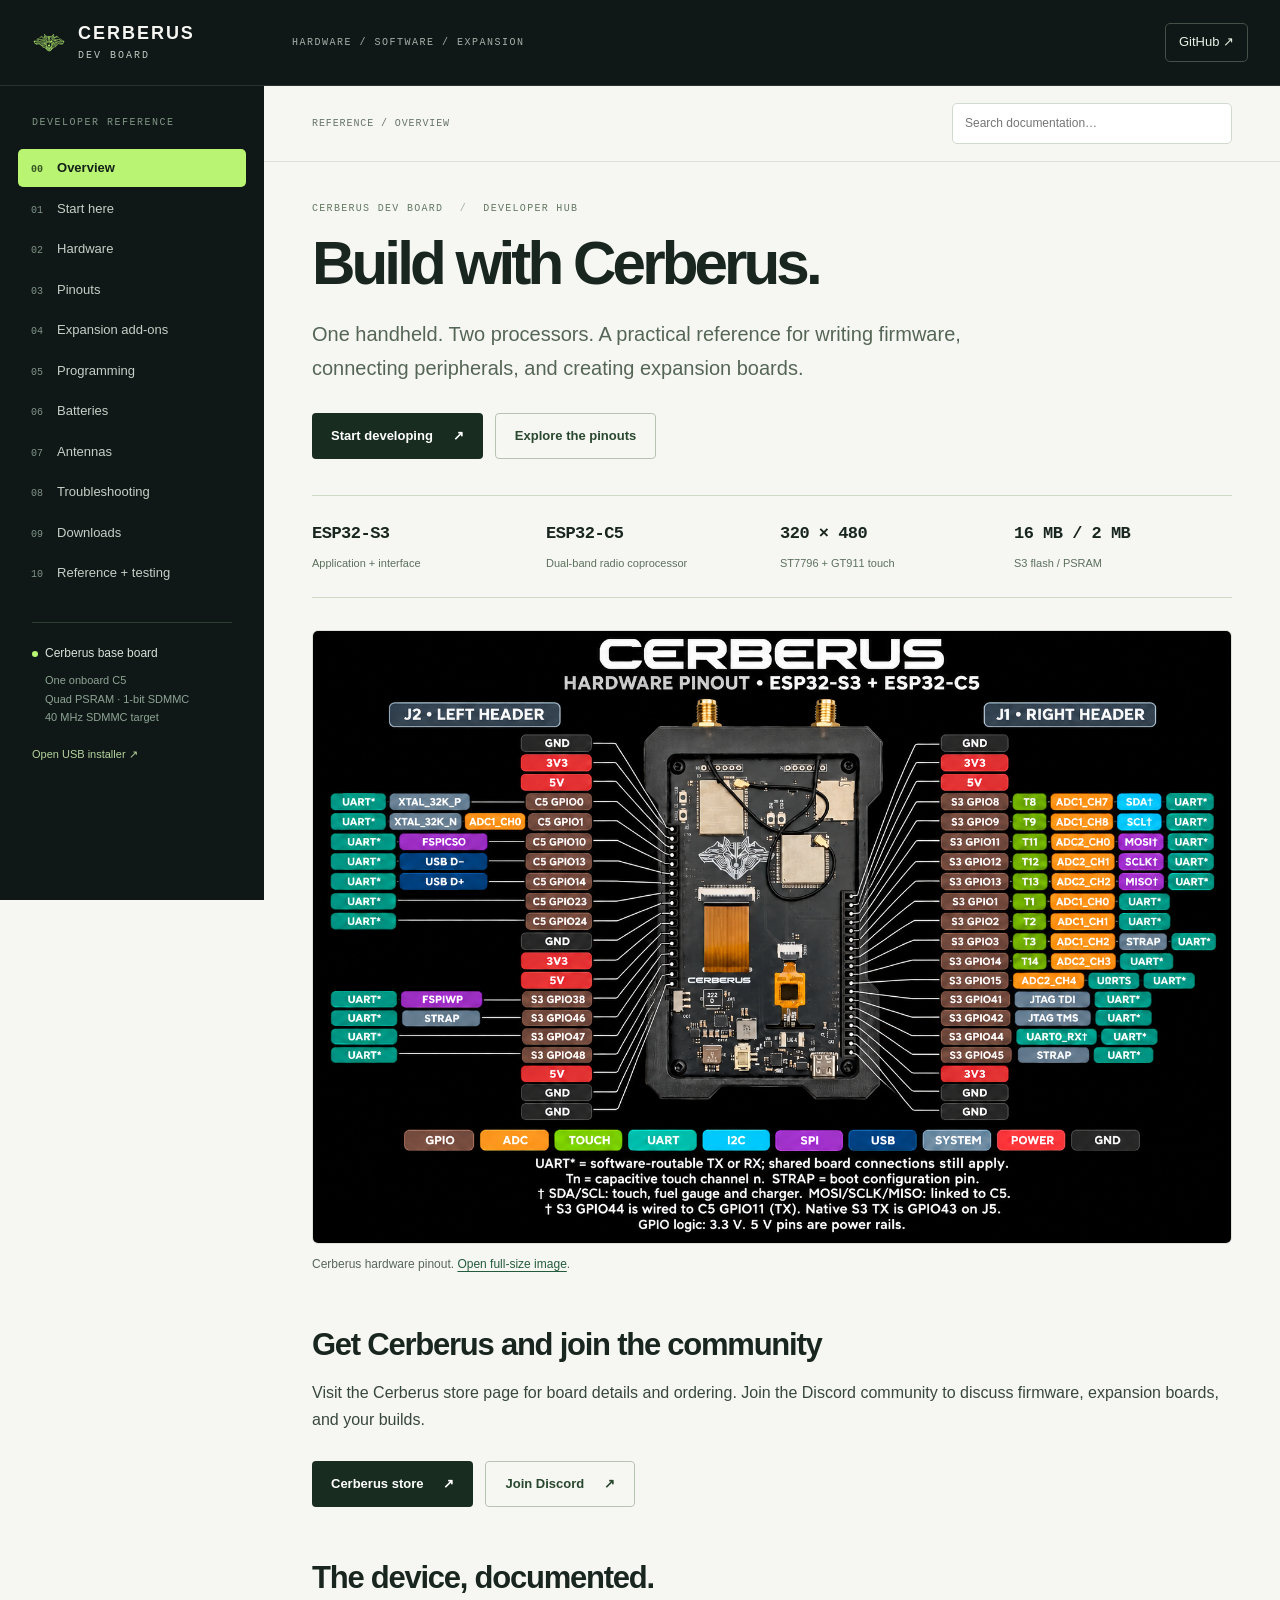
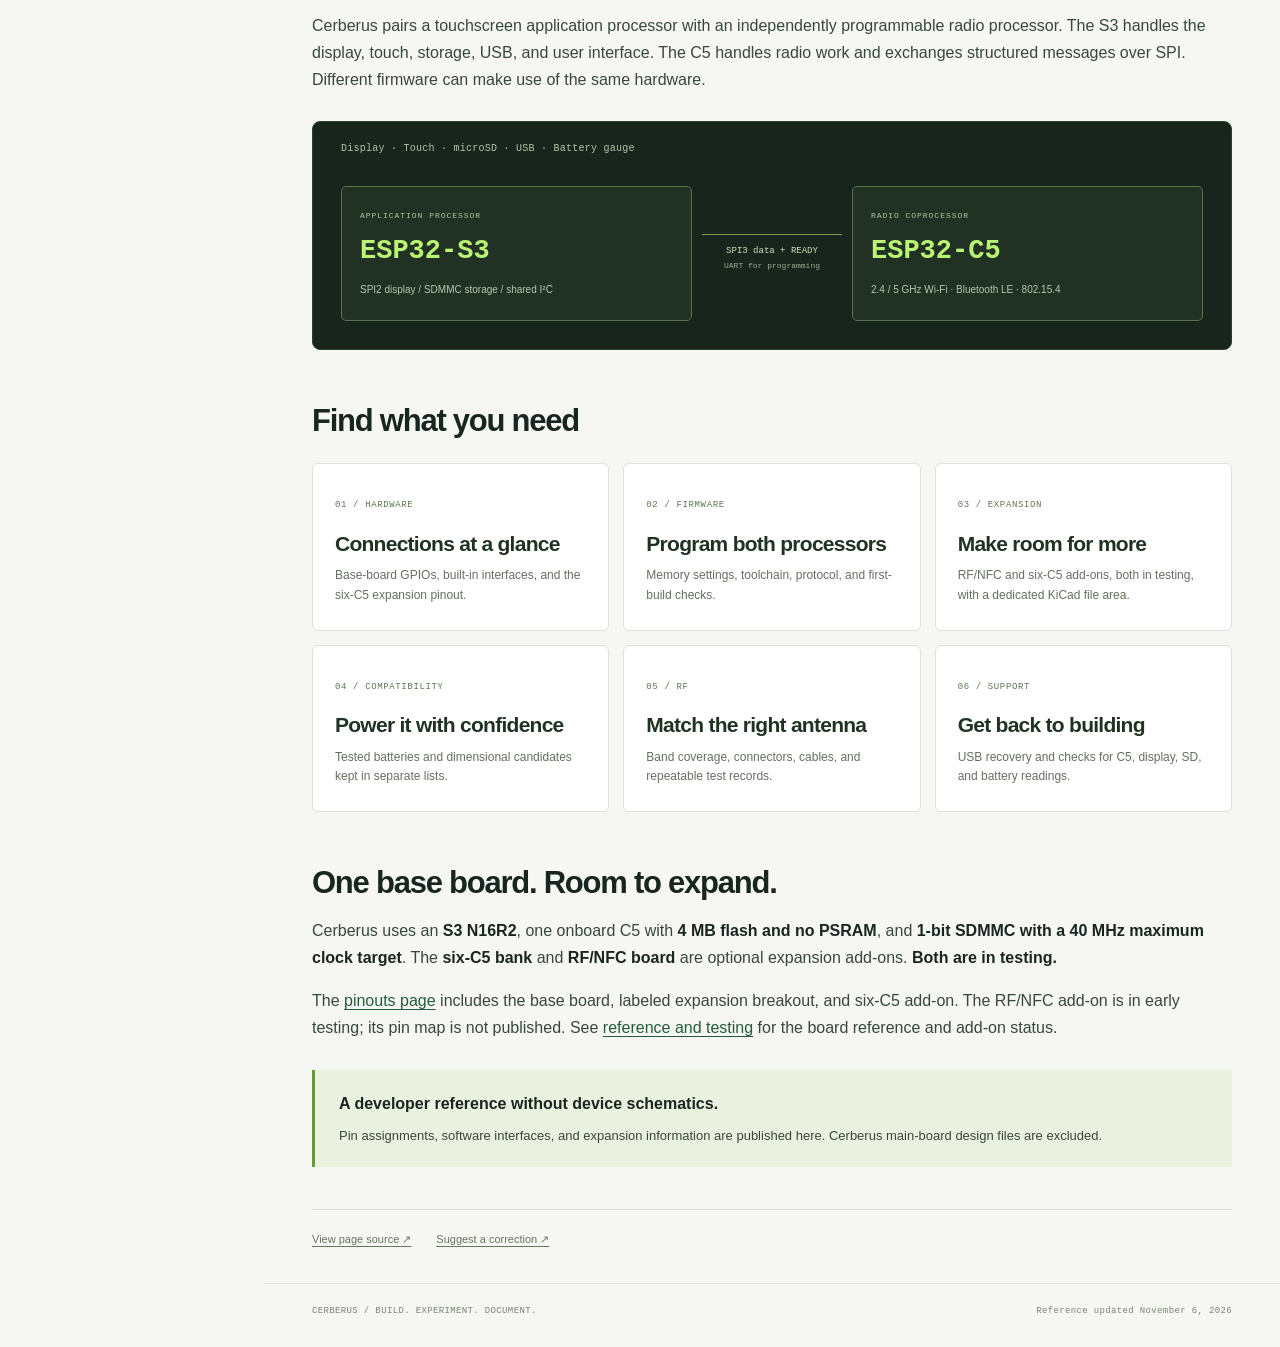
==== commit d3e53e1c: "Show the hardware pinout on the home page and README" ====
--- a/docs/index.html
+++ b/docs/index.html
@@ -11,6 +11,8 @@
 <div class="hero-actions"><a class="button" href="getting-started.html">Start developing <span aria-hidden="true">↗</span></a><a class="button secondary" href="pinouts.html">Explore the pinouts</a></div>
 
 <div class="stats"><div><strong>ESP32-S3</strong><span>Application + interface</span></div><div><strong>ESP32-C5</strong><span>Dual-band radio coprocessor</span></div><div><strong>320 × 480</strong><span>ST7796 + GT911 touch</span></div><div><strong>16 MB / 2 MB</strong><span>S3 flash / PSRAM</span></div></div>
+
+<figure class="pinout-overview"><a href="assets/cerberus-pinout.png"><img src="assets/cerberus-pinout.png" alt="Cerberus hardware pinout showing the left J2 and right J1 headers, ESP32-S3 and ESP32-C5 GPIOs, power rails, and peripheral functions." width="1536" height="1024"></a><figcaption>Cerberus hardware pinout. <a href="assets/cerberus-pinout.png">Open full-size image</a>.</figcaption></figure>
 
 <h2 id="get-cerberus-and-join-the-community">Get Cerberus and join the community</h2>
 <p>Visit the Cerberus store page for board details and ordering. Join the Discord community to discuss firmware, expansion boards, and your builds.</p>
@@ -27,4 +29,4 @@
 <p>Cerberus uses an <strong>S3 N16R2</strong>, one onboard C5 with <strong>4 MB flash and no PSRAM</strong>, and <strong>1-bit SDMMC with a 40 MHz maximum clock target</strong>. The <strong>six-C5 bank</strong> and <strong>RF/NFC board</strong> are optional expansion add-ons. <strong>Both are in testing.</strong></p>
 <p>The <a href="pinouts.html">pinouts page</a> includes the base board, labeled expansion breakout, and six-C5 add-on. The RF/NFC add-on is in early testing; its pin map is not published. See <a href="revisions.html">reference and testing</a> for the board reference and add-on status.</p>
 <div class="callout"><strong>A developer reference without device schematics.</strong><p>Pin assignments, software interfaces, and expansion information are published here. Cerberus main-board design files are excluded.</p></div></article><div class="page-end"><a href="https://github.com/463N7/Cerberus-Dev-Board/blob/main/content/index.md">View page source ↗</a><a href="https://github.com/463N7/Cerberus-Dev-Board/issues/new/choose">Suggest a correction ↗</a></div></main>
-<footer><span>CERBERUS / BUILD. EXPERIMENT. DOCUMENT.</span><span>Reference updated November 4, 2026</span></footer></div></body></html>+<footer><span>CERBERUS / BUILD. EXPERIMENT. DOCUMENT.</span><span>Reference updated November 6, 2026</span></footer></div></body></html>
--- a/docs/assets/style.css
+++ b/docs/assets/style.css
@@ -11,3 +11,4 @@
 @media(max-width:430px){.utility>span{display:none}.search-wrap{width:100%}.guide-grid{grid-template-columns:1fr}.hero-actions{flex-wrap:wrap}.stats strong{font-size:15px}.stats span{font-size:10px}.home h1{font-size:45px}.github{font-size:10px}.topbar{padding:0 14px}.brand{font-size:13px}}
 @media(prefers-reduced-motion:reduce){*{transition:none!important;scroll-behavior:auto!important}}@media print{.topbar,.sidebar,.utility,.page-end,footer,.hero-actions,.table-filter{display:none}.workspace{margin:0}main{padding:0;max-width:none}body{background:white;font-size:11pt}.table-scroll{overflow:visible}table{min-width:0;font-size:9pt}h1{font-size:28pt}h2{break-after:avoid}tr{break-inside:avoid}a{color:inherit}pre{white-space:pre-wrap}}
 .connector-photo{margin:24px 0;padding:14px 18px;border:1px solid var(--line);border-radius:5px;background:#fff}.connector-photo summary{cursor:pointer;font-size:13px;font-weight:600;color:#245b3c}.connector-photo figure{margin:16px 0 0}.connector-photo img{display:block;width:440px;max-width:100%;height:auto;border-radius:4px}.connector-photo figcaption{font-size:11px;color:var(--muted);margin-top:8px}
+.pinout-overview{margin:28px 0}.pinout-overview img{display:block;width:100%;height:auto;border:1px solid var(--line);border-radius:6px}.pinout-overview figcaption{margin-top:10px;font-size:12px;color:var(--muted)}
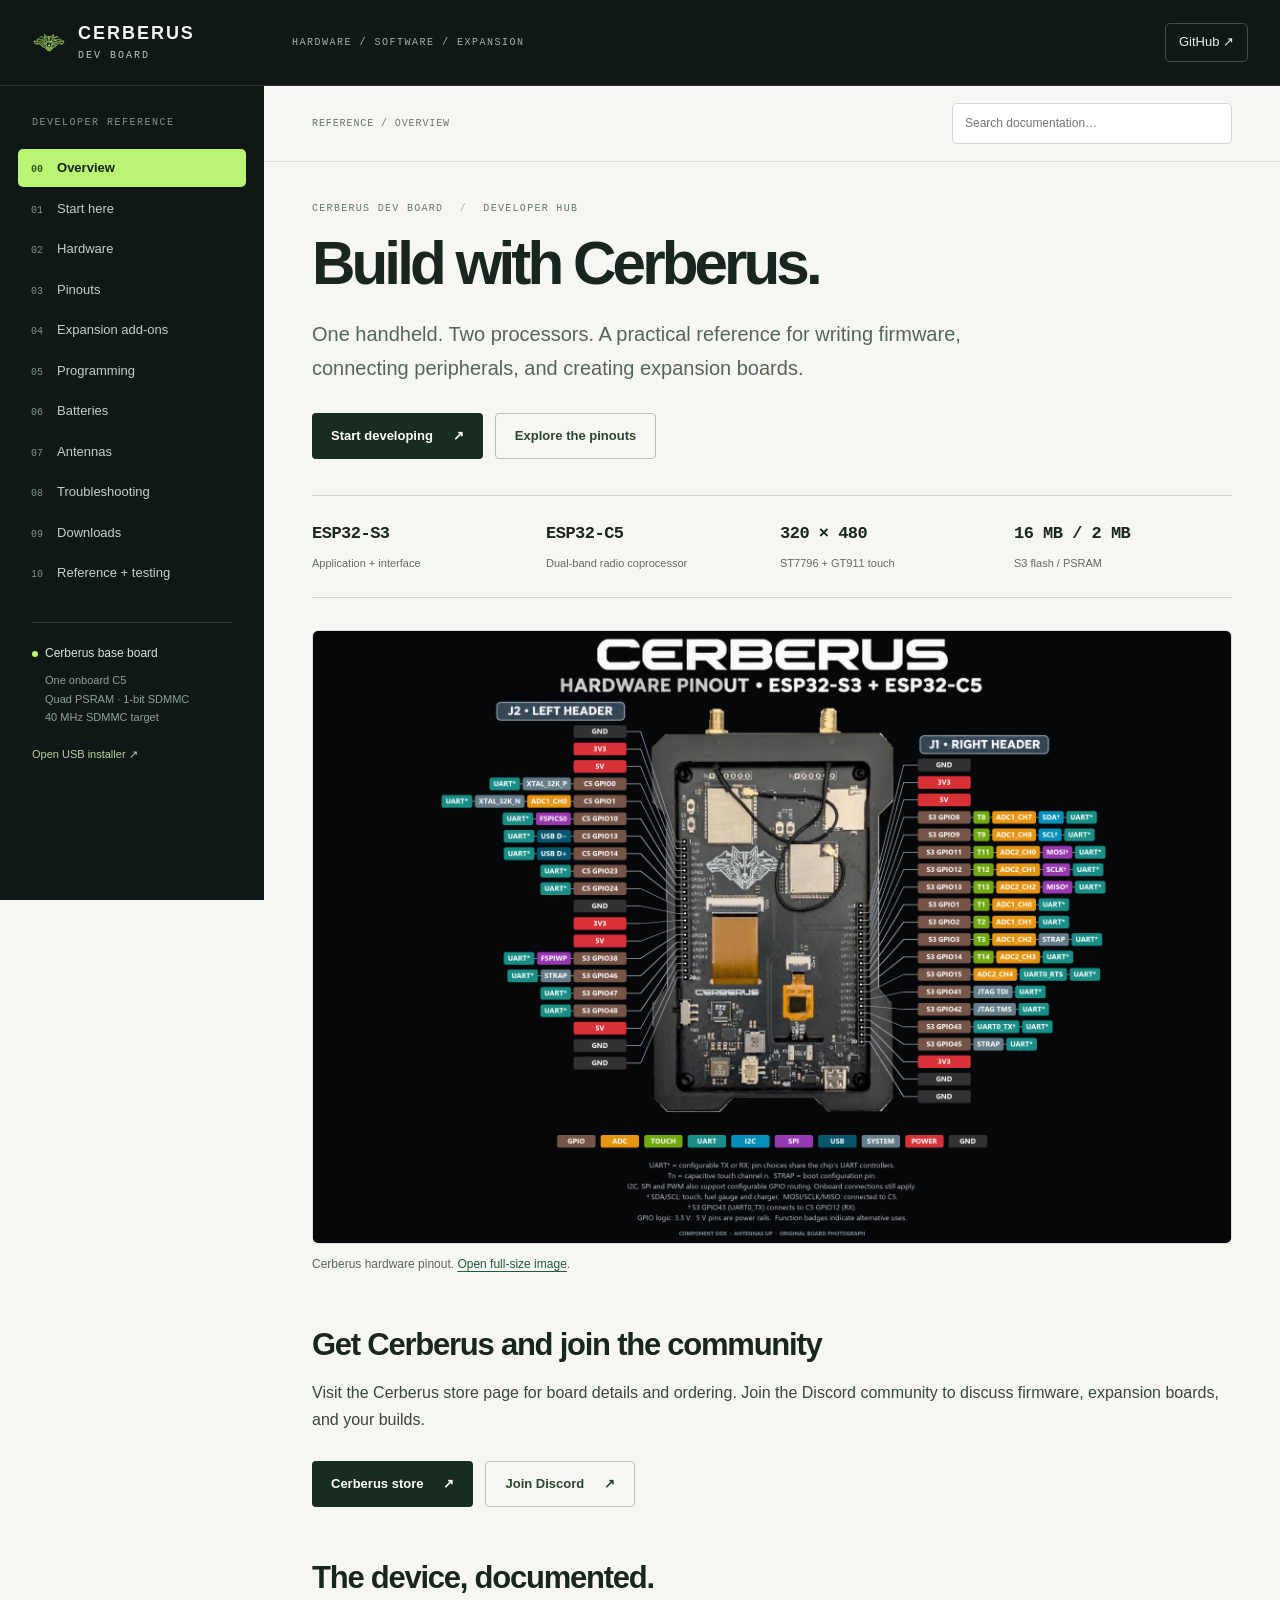
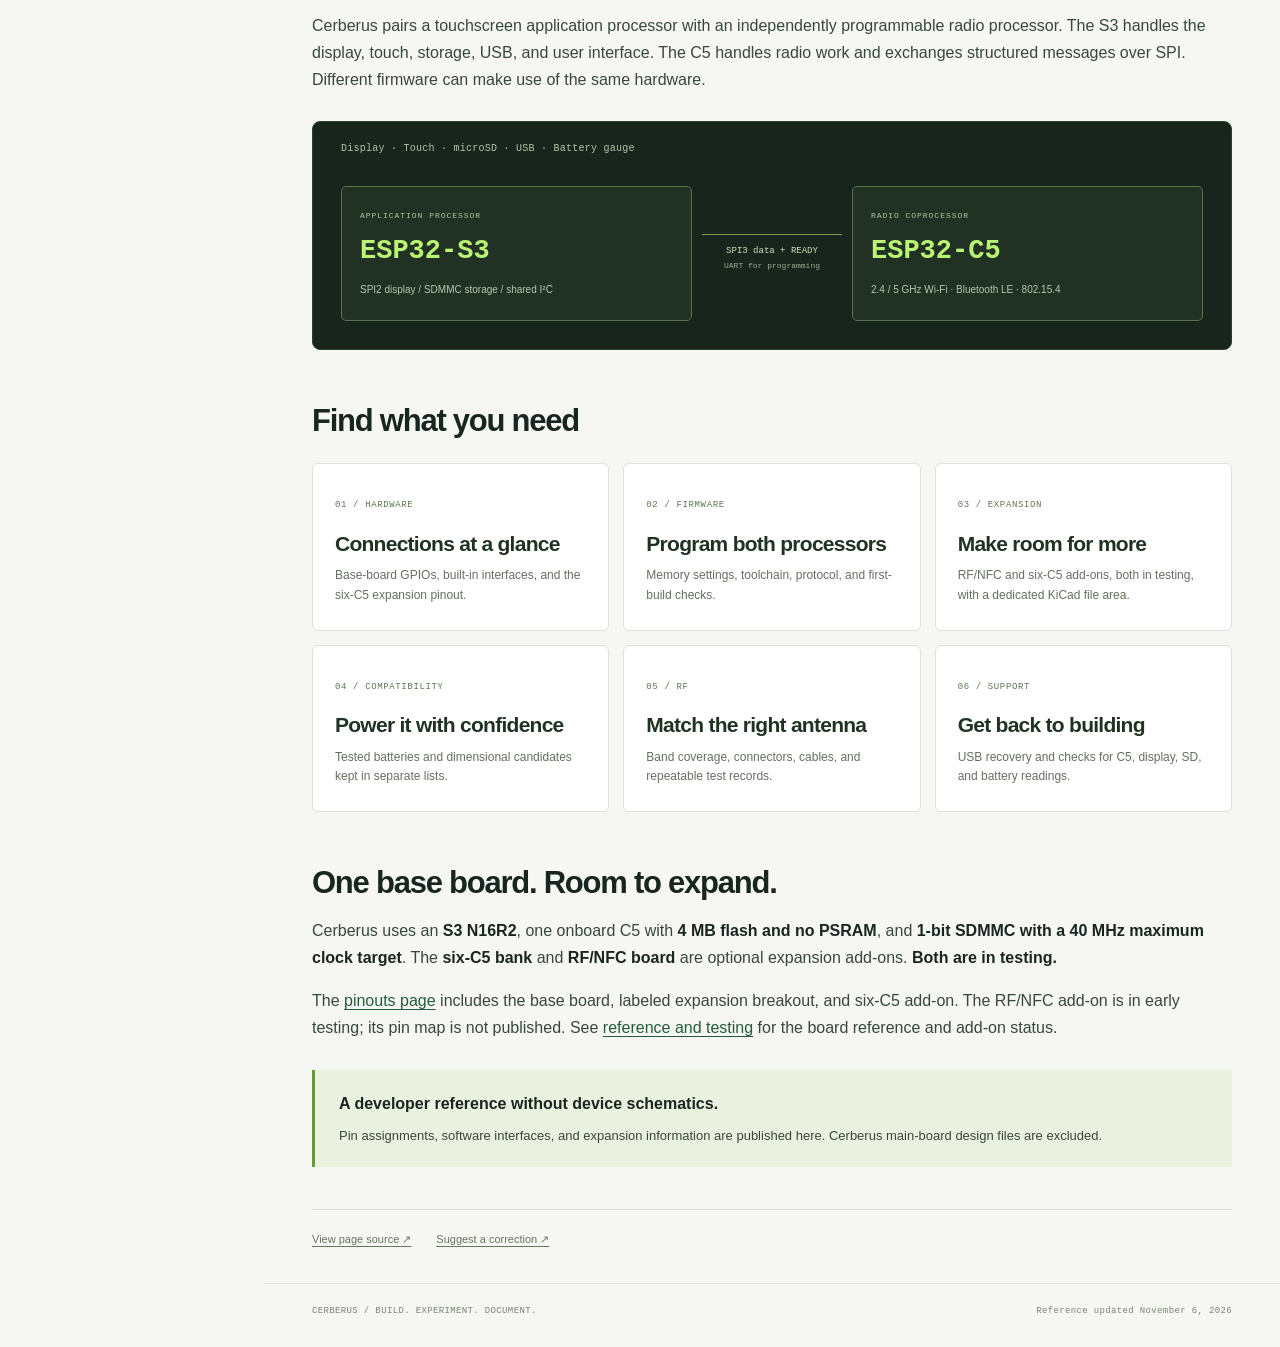
==== commit ba806d66: "Replace the pinout diagram with the corrected image" ====
--- a/docs/index.html
+++ b/docs/index.html
@@ -12,7 +12,7 @@
 
 <div class="stats"><div><strong>ESP32-S3</strong><span>Application + interface</span></div><div><strong>ESP32-C5</strong><span>Dual-band radio coprocessor</span></div><div><strong>320 × 480</strong><span>ST7796 + GT911 touch</span></div><div><strong>16 MB / 2 MB</strong><span>S3 flash / PSRAM</span></div></div>
 
-<figure class="pinout-overview"><a href="assets/cerberus-pinout.png"><img src="assets/cerberus-pinout.png" alt="Cerberus hardware pinout showing the left J2 and right J1 headers, ESP32-S3 and ESP32-C5 GPIOs, power rails, and peripheral functions." width="1536" height="1024"></a><figcaption>Cerberus hardware pinout. <a href="assets/cerberus-pinout.png">Open full-size image</a>.</figcaption></figure>
+<figure class="pinout-overview"><a href="assets/cerberus-pinout-corrected.png"><img src="assets/cerberus-pinout-corrected.png" alt="Cerberus hardware pinout showing the left J2 and right J1 headers, ESP32-S3 and ESP32-C5 GPIOs, power rails, and peripheral functions." width="3840" height="2560"></a><figcaption>Cerberus hardware pinout. <a href="assets/cerberus-pinout-corrected.png">Open full-size image</a>.</figcaption></figure>
 
 <h2 id="get-cerberus-and-join-the-community">Get Cerberus and join the community</h2>
 <p>Visit the Cerberus store page for board details and ordering. Join the Discord community to discuss firmware, expansion boards, and your builds.</p>
